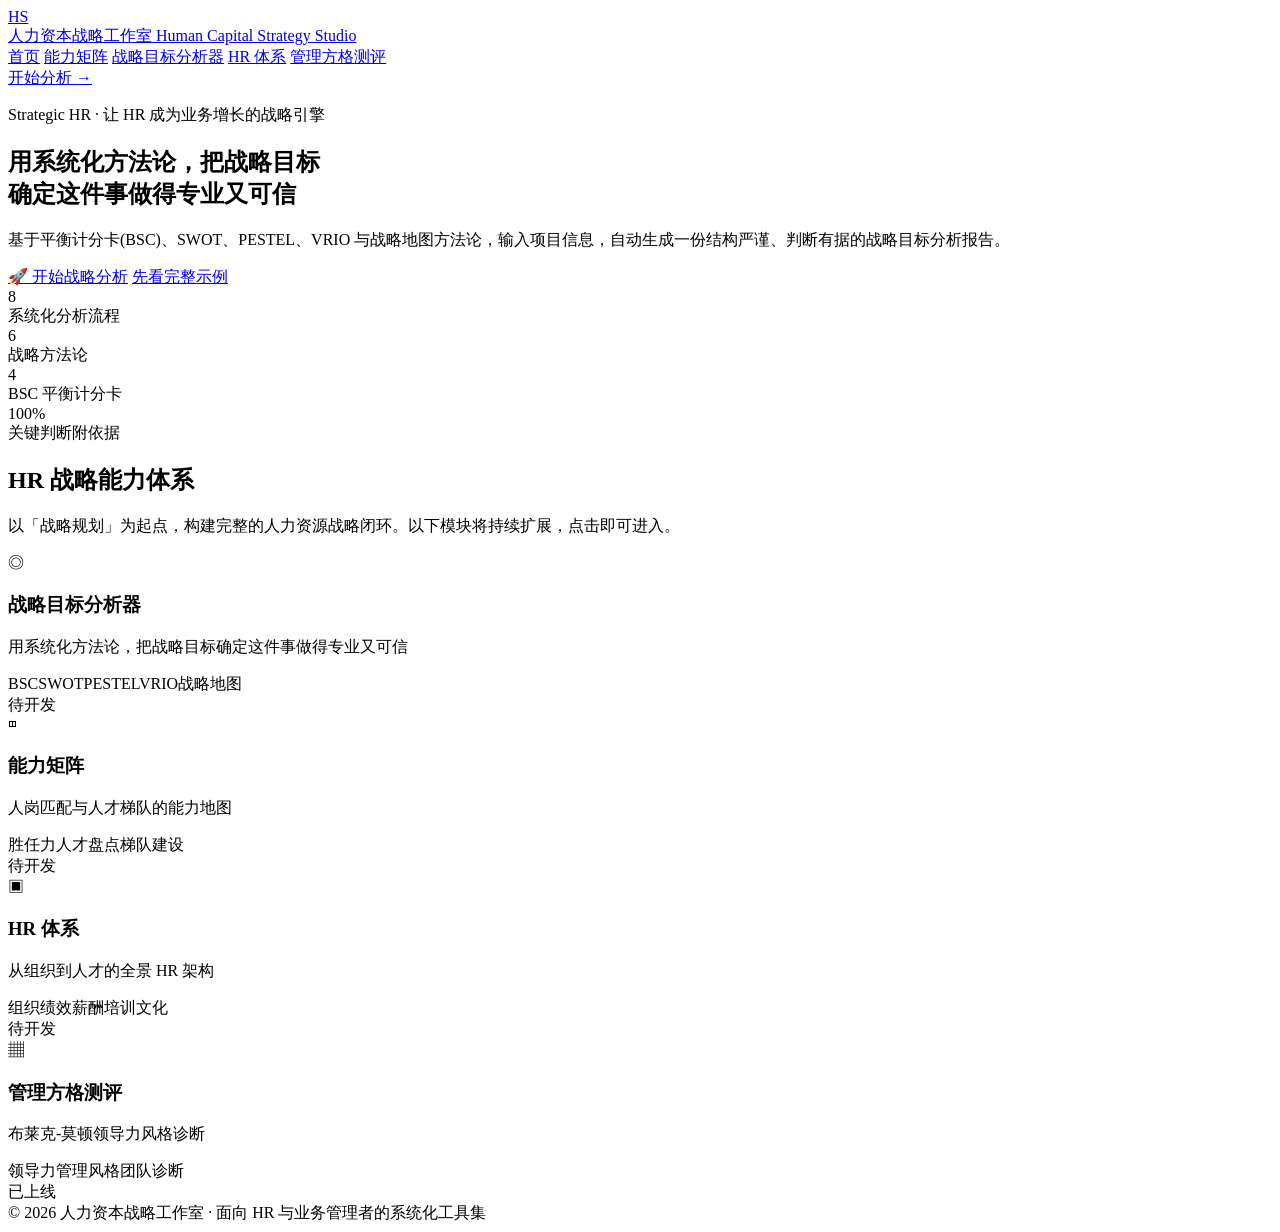
==== modules/hcss/index.html @ 2ea1212d "deploy: modules/hcss/index.html" ====
<!DOCTYPE html>
<html lang="zh-CN">
<head>
  <meta charset="UTF-8">
  <meta name="viewport" content="width=device-width, initial-scale=1.0">
  <title>人力资本战略工作室 | Human Capital Strategy Studio</title>
  <link rel="stylesheet" href="assets/css/style.css">
</head>
<body>

<header class="topbar">
  <div class="topbar-inner">
    <a href="index.html" class="logo">
      <div class="logo-mark">HS</div>
      <div class="logo-text">
        <span class="cn">人力资本战略工作室</span>
        <span class="en">Human Capital Strategy Studio</span>
      </div>
    </a>
    <nav class="nav">
      <a href="index.html" class="active">首页</a>
      <a href="modules/competency-matrix/index.html">能力矩阵</a>
      <a href="modules/strategic-objectives/index.html">战略目标分析器</a>
      <a href="modules/hr-system/index.html">HR 体系</a>
      <a href="modules/managerial-grid/index.html">管理方格测评</a>
    </nav>
    <a href="modules/strategic-objectives/index.html" class="btn btn-primary btn-sm">开始分析 →</a>
  </div>
</header>

<section class="hero">
  <div class="hero-inner">
    <p class="hero-kicker">Strategic HR · 让 HR 成为业务增长的战略引擎</p>
    <h1>用系统化方法论，把战略目标<br>确定这件事做得专业又可信</h1>
    <p>基于平衡计分卡(BSC)、SWOT、PESTEL、VRIO 与战略地图方法论，输入项目信息，自动生成一份结构严谨、判断有据的战略目标分析报告。</p>
    <div class="hero-actions">
      <a href="modules/strategic-objectives/index.html" class="btn btn-primary">🚀 开始战略分析</a>
      <a href="#capabilities" class="btn btn-outline">先看完整示例</a>
    </div>
    <div class="hero-stats">
      <div class="stat-item"><div class="num">8</div><div class="txt">系统化分析流程</div></div>
      <div class="stat-item"><div class="num">6</div><div class="txt">战略方法论</div></div>
      <div class="stat-item"><div class="num">4</div><div class="txt">BSC 平衡计分卡</div></div>
      <div class="stat-item"><div class="num">100%</div><div class="txt">关键判断附依据</div></div>
    </div>
  </div>
</section>

<section class="section" id="capabilities">
  <div class="section-inner">
    <h2 class="section-title">HR 战略能力体系</h2>
    <p class="section-sub">以「战略规划」为起点，构建完整的人力资源战略闭环。以下模块将持续扩展，点击即可进入。</p>
    <div class="cards" id="capabilityCards">
      <!-- 由脚本动态渲染，若本地打开无法 fetch 则使用下方硬编码兜底 -->
    </div>
  </div>
</section>

<footer class="footer">
  © 2026 人力资本战略工作室 · 面向 HR 与业务管理者的系统化工具集
</footer>

<script src="assets/js/app.js"></script>
<script>
  // 能力卡片数据（与 modules.json 保持一致；若 JSON 加载成功则优先使用 JSON）
  const fallbackModules = [
    {
      id: "strategic-objectives", label: "战略目标分析器",
      subtitle: "用系统化方法论，把战略目标确定这件事做得专业又可信",
      desc: "基于平衡计分卡(BSC)、SWOT、PESTEL、VRIO 与战略地图方法论，输入项目信息，自动生成一份结构严谨、判断有据的战略目标分析报告。",
      tags: ["BSC", "SWOT", "PESTEL", "VRIO", "战略地图"], status: "placeholder"
    },
    {
      id: "competency-matrix", label: "能力矩阵",
      subtitle: "人岗匹配与人才梯队的能力地图",
      desc: "构建岗位胜任力模型，评估团队能力差距，形成可视化的人才发展矩阵。",
      tags: ["胜任力", "人才盘点", "梯队建设"], status: "placeholder"
    },
    {
      id: "hr-system", label: "HR 体系",
      subtitle: "从组织到人才的全景 HR 架构",
      desc: "梳理招聘、绩效、薪酬、培训、文化等模块，形成系统化的人力资源管理体系视图。",
      tags: ["组织", "绩效", "薪酬", "培训", "文化"], status: "placeholder"
    },
    {
      id: "managerial-grid", label: "管理方格测评",
      subtitle: "布莱克-莫顿领导力风格诊断",
      desc: "通过 10 道管理情境题，测量生产导向(P)与人本导向(H)双维度，定位方格坐标并给出改善建议。",
      tags: ["领导力", "管理风格", "团队诊断"], status: "ready"
    }
  ];

  function renderCards(modules) {
    const box = document.getElementById('capabilityCards');
    box.innerHTML = modules.map(m => `
      <a href="modules/${m.id}/index.html" class="card" style="text-decoration:none;color:inherit">
        <div class="card-icon">${m.id === 'strategic-objectives' ? '◎' : m.id === 'competency-matrix' ? '◫' : m.id === 'hr-system' ? '▣' : '▦'}</div>
        <h3>${m.label}</h3>
        <p>${m.subtitle}</p>
        <div class="card-tags">
          ${m.tags.map(t => `<span class="tag ${m.status === 'ready' ? 'gold' : ''}">${t}</span>`).join('')}
        </div>
        <span class="card-status ${m.status === 'ready' ? 'status-ready' : 'status-placeholder'}">${m.status === 'ready' ? '已上线' : '待开发'}</span>
      </a>
    `).join('');
  }

  fetch('assets/data/modules.json')
    .then(r => r.json())
    .then(d => renderCards(d.modules))
    .catch(() => renderCards(fallbackModules));
</script>

</body>
</html>
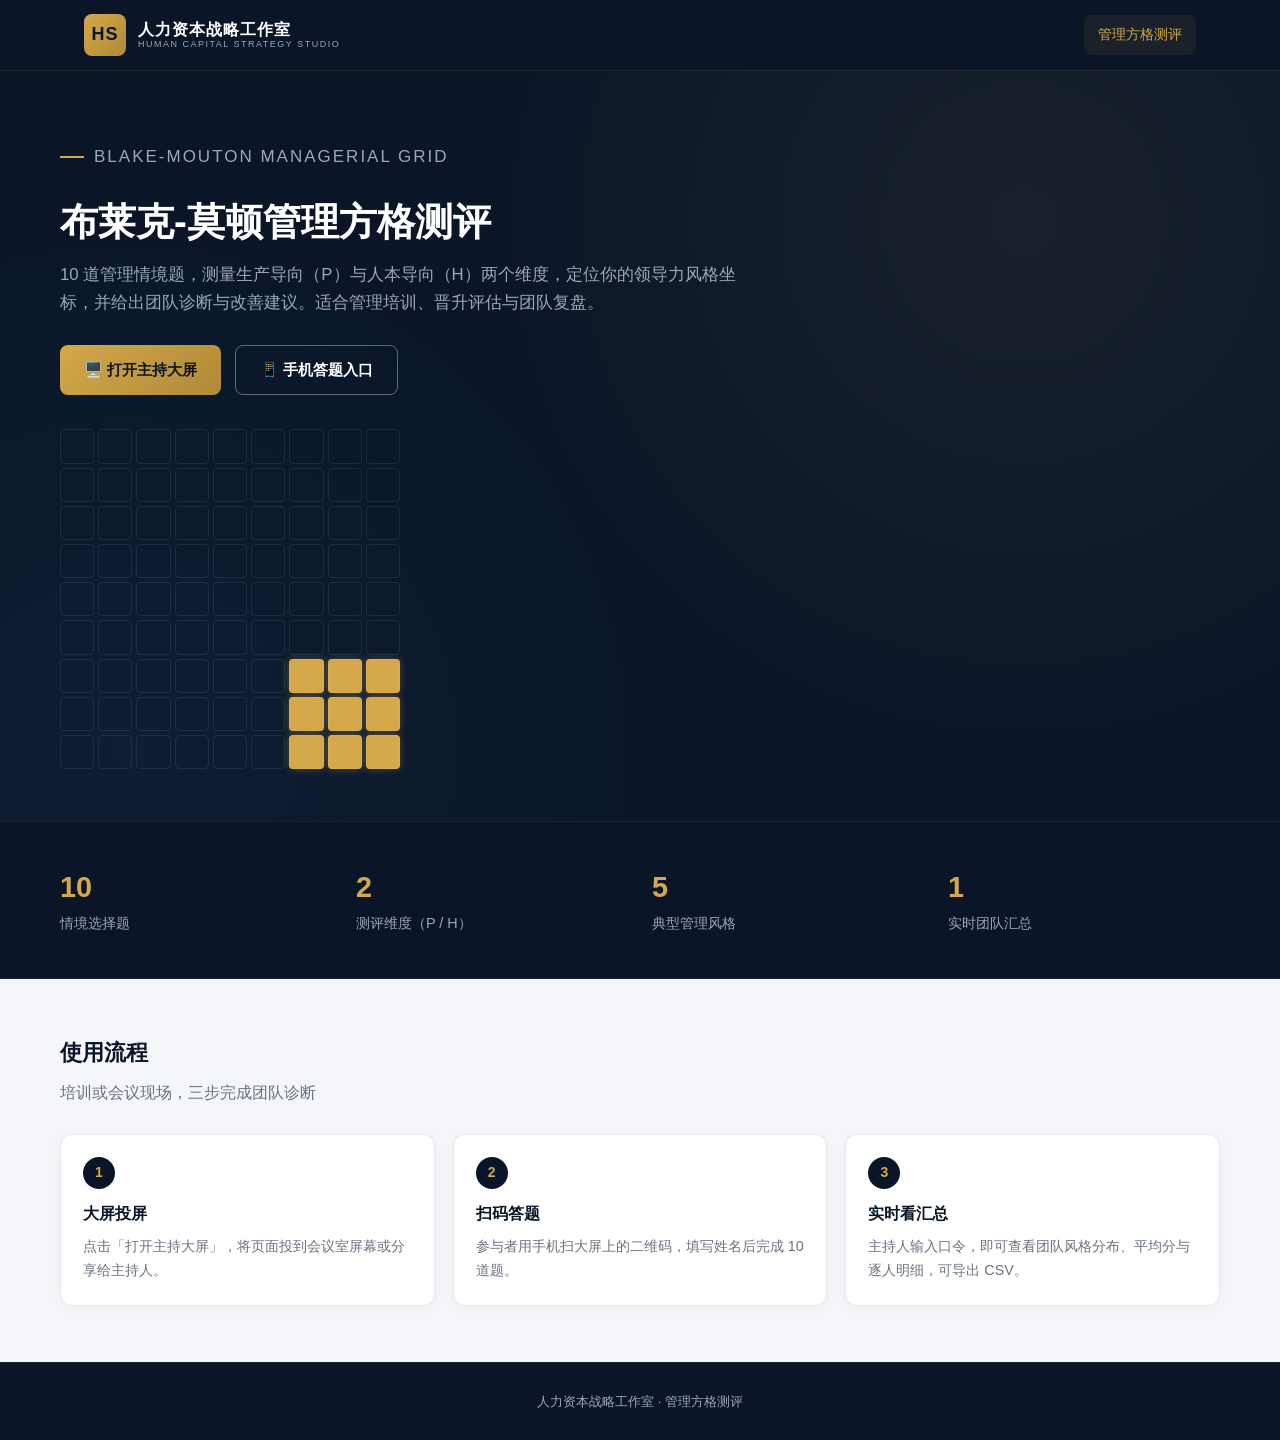
==== commit 1c31f3d5: "deploy: modules/hcss/index.html" ====
--- a/modules/hcss/index.html
+++ b/modules/hcss/index.html
@@ -3,10 +3,55 @@
 <head>
   <meta charset="UTF-8">
   <meta name="viewport" content="width=device-width, initial-scale=1.0">
-  <title>人力资本战略工作室 | Human Capital Strategy Studio</title>
+  <title>管理方格测评 | 人力资本战略工作室</title>
   <link rel="stylesheet" href="assets/css/style.css">
+  <style>
+    .hero { padding-bottom: 52px; }
+    .hero h1 { font-size: 2.4rem; line-height: 1.2; margin: 0 0 16px; font-weight: 800; }
+    .hero p.lead { font-size: 1.05rem; color: var(--sub); max-width: 680px; margin: 0 0 28px; }
+    .hero-actions { display: flex; flex-wrap: wrap; gap: 14px; margin-bottom: 34px; }
+    .hero-grid-preview {
+      display: grid; grid-template-columns: repeat(9, 1fr); gap: 4px;
+      max-width: 340px; margin-top: 16px;
+    }
+    .hero-grid-preview .cell {
+      aspect-ratio: 1; border-radius: 4px;
+      border: 1px solid rgba(255,255,255,.08);
+    }
+    .hero-grid-preview .cell.on { background: var(--hc-gold); box-shadow: 0 0 8px rgba(212,168,75,.35); }
+
+    .howto { background: var(--hc-offwhite); padding: 56px 24px; }
+    .howto-inner { max-width: var(--maxw); margin: 0 auto; }
+    .howto h2 { font-size: 1.4rem; margin: 0 0 8px; color: var(--hc-navy); }
+    .howto .sub { color: var(--hc-text-soft); margin: 0 0 28px; }
+    .steps { display: grid; grid-template-columns: repeat(auto-fit, minmax(220px, 1fr)); gap: 18px; }
+    .step {
+      background: #fff; border: 1px solid var(--hc-border); border-radius: var(--radius);
+      padding: 22px; box-shadow: 0 2px 12px rgba(0,0,0,.04);
+    }
+    .step .num {
+      width: 32px; height: 32px; border-radius: 50%;
+      background: var(--hc-navy); color: var(--hc-gold);
+      display: flex; align-items: center; justify-content: center;
+      font-weight: 800; font-size: 14px; margin-bottom: 12px;
+    }
+    .step h3 { font-size: 1rem; margin: 0 0 8px; color: var(--hc-navy); }
+    .step p { font-size: .9rem; color: var(--hc-text-soft); margin: 0; }
+
+    .feature-bar {
+      background: var(--hc-navy); color: var(--hc-white); padding: 42px 24px;
+      border-top: 1px solid rgba(255,255,255,.06); border-bottom: 1px solid rgba(255,255,255,.06);
+    }
+    .feature-bar-inner { max-width: var(--maxw); margin: 0 auto; display: flex; flex-wrap: wrap; gap: 24px; justify-content: space-between; }
+    .feature { flex: 1 1 220px; }
+    .feature .n { font-size: 1.8rem; font-weight: 800; color: var(--hc-gold); }
+    .feature .t { font-size: .9rem; color: var(--sub); }
+
+    .single-nav .nav a { display: none; }
+    .single-nav .nav a.active { display: inline-block; }
+  </style>
 </head>
-<body>
+<body class="single-nav">
 
 <header class="topbar">
   <div class="topbar-inner">
@@ -18,97 +63,74 @@
       </div>
     </a>
     <nav class="nav">
-      <a href="index.html" class="active">首页</a>
-      <a href="modules/competency-matrix/index.html">能力矩阵</a>
-      <a href="modules/strategic-objectives/index.html">战略目标分析器</a>
-      <a href="modules/hr-system/index.html">HR 体系</a>
-      <a href="modules/managerial-grid/index.html">管理方格测评</a>
+      <a href="modules/managerial-grid/index.html" class="active">管理方格测评</a>
     </nav>
-    <a href="modules/strategic-objectives/index.html" class="btn btn-primary btn-sm">开始分析 →</a>
   </div>
 </header>
 
 <section class="hero">
   <div class="hero-inner">
-    <p class="hero-kicker">Strategic HR · 让 HR 成为业务增长的战略引擎</p>
-    <h1>用系统化方法论，把战略目标<br>确定这件事做得专业又可信</h1>
-    <p>基于平衡计分卡(BSC)、SWOT、PESTEL、VRIO 与战略地图方法论，输入项目信息，自动生成一份结构严谨、判断有据的战略目标分析报告。</p>
+    <p class="hero-kicker"><span>Blake-Mouton Managerial Grid</span></p>
+    <h1>布莱克-莫顿管理方格测评</h1>
+    <p class="lead">10 道管理情境题，测量生产导向（P）与人本导向（H）两个维度，定位你的领导力风格坐标，并给出团队诊断与改善建议。适合管理培训、晋升评估与团队复盘。</p>
     <div class="hero-actions">
-      <a href="modules/strategic-objectives/index.html" class="btn btn-primary">🚀 开始战略分析</a>
-      <a href="#capabilities" class="btn btn-outline">先看完整示例</a>
+      <a href="modules/managerial-grid/index.html" class="btn btn-primary">🖥️ 打开主持大屏</a>
+      <a href="modules/managerial-grid/answer.html" class="btn btn-outline">📱 手机答题入口</a>
     </div>
-    <div class="hero-stats">
-      <div class="stat-item"><div class="num">8</div><div class="txt">系统化分析流程</div></div>
-      <div class="stat-item"><div class="num">6</div><div class="txt">战略方法论</div></div>
-      <div class="stat-item"><div class="num">4</div><div class="txt">BSC 平衡计分卡</div></div>
-      <div class="stat-item"><div class="num">100%</div><div class="txt">关键判断附依据</div></div>
-    </div>
+    <div class="hero-grid-preview" id="gridPreview" aria-hidden="true"></div>
   </div>
 </section>
 
-<section class="section" id="capabilities">
-  <div class="section-inner">
-    <h2 class="section-title">HR 战略能力体系</h2>
-    <p class="section-sub">以「战略规划」为起点，构建完整的人力资源战略闭环。以下模块将持续扩展，点击即可进入。</p>
-    <div class="cards" id="capabilityCards">
-      <!-- 由脚本动态渲染，若本地打开无法 fetch 则使用下方硬编码兜底 -->
+<section class="feature-bar">
+  <div class="feature-bar-inner">
+    <div class="feature"><div class="n">10</div><div class="t">情境选择题</div></div>
+    <div class="feature"><div class="n">2</div><div class="t">测评维度（P / H）</div></div>
+    <div class="feature"><div class="n">5</div><div class="t">典型管理风格</div></div>
+    <div class="feature"><div class="n">1</div><div class="t">实时团队汇总</div></div>
+  </div>
+</section>
+
+<section class="howto">
+  <div class="howto-inner">
+    <h2>使用流程</h2>
+    <p class="sub">培训或会议现场，三步完成团队诊断</p>
+    <div class="steps">
+      <div class="step">
+        <div class="num">1</div>
+        <h3>大屏投屏</h3>
+        <p>点击「打开主持大屏」，将页面投到会议室屏幕或分享给主持人。</p>
+      </div>
+      <div class="step">
+        <div class="num">2</div>
+        <h3>扫码答题</h3>
+        <p>参与者用手机扫大屏上的二维码，填写姓名后完成 10 道题。</p>
+      </div>
+      <div class="step">
+        <div class="num">3</div>
+        <h3>实时看汇总</h3>
+        <p>主持人输入口令，即可查看团队风格分布、平均分与逐人明细，可导出 CSV。</p>
+      </div>
     </div>
   </div>
 </section>
 
 <footer class="footer">
-  © 2026 人力资本战略工作室 · 面向 HR 与业务管理者的系统化工具集
+  人力资本战略工作室 · 管理方格测评
 </footer>
 
 <script src="assets/js/app.js"></script>
 <script>
-  // 能力卡片数据（与 modules.json 保持一致；若 JSON 加载成功则优先使用 JSON）
-  const fallbackModules = [
-    {
-      id: "strategic-objectives", label: "战略目标分析器",
-      subtitle: "用系统化方法论，把战略目标确定这件事做得专业又可信",
-      desc: "基于平衡计分卡(BSC)、SWOT、PESTEL、VRIO 与战略地图方法论，输入项目信息，自动生成一份结构严谨、判断有据的战略目标分析报告。",
-      tags: ["BSC", "SWOT", "PESTEL", "VRIO", "战略地图"], status: "placeholder"
-    },
-    {
-      id: "competency-matrix", label: "能力矩阵",
-      subtitle: "人岗匹配与人才梯队的能力地图",
-      desc: "构建岗位胜任力模型，评估团队能力差距，形成可视化的人才发展矩阵。",
-      tags: ["胜任力", "人才盘点", "梯队建设"], status: "placeholder"
-    },
-    {
-      id: "hr-system", label: "HR 体系",
-      subtitle: "从组织到人才的全景 HR 架构",
-      desc: "梳理招聘、绩效、薪酬、培训、文化等模块，形成系统化的人力资源管理体系视图。",
-      tags: ["组织", "绩效", "薪酬", "培训", "文化"], status: "placeholder"
-    },
-    {
-      id: "managerial-grid", label: "管理方格测评",
-      subtitle: "布莱克-莫顿领导力风格诊断",
-      desc: "通过 10 道管理情境题，测量生产导向(P)与人本导向(H)双维度，定位方格坐标并给出改善建议。",
-      tags: ["领导力", "管理风格", "团队诊断"], status: "ready"
+  // 装饰性 9×9 方格高亮（9,9 区域）
+  const box = document.getElementById('gridPreview');
+  if (box) {
+    for (let r = 1; r <= 9; r++) {
+      for (let c = 1; c <= 9; c++) {
+        const d = document.createElement('div');
+        d.className = 'cell' + ((r >= 7 && c >= 7) ? ' on' : '');
+        box.appendChild(d);
+      }
     }
-  ];
-
-  function renderCards(modules) {
-    const box = document.getElementById('capabilityCards');
-    box.innerHTML = modules.map(m => `
-      <a href="modules/${m.id}/index.html" class="card" style="text-decoration:none;color:inherit">
-        <div class="card-icon">${m.id === 'strategic-objectives' ? '◎' : m.id === 'competency-matrix' ? '◫' : m.id === 'hr-system' ? '▣' : '▦'}</div>
-        <h3>${m.label}</h3>
-        <p>${m.subtitle}</p>
-        <div class="card-tags">
-          ${m.tags.map(t => `<span class="tag ${m.status === 'ready' ? 'gold' : ''}">${t}</span>`).join('')}
-        </div>
-        <span class="card-status ${m.status === 'ready' ? 'status-ready' : 'status-placeholder'}">${m.status === 'ready' ? '已上线' : '待开发'}</span>
-      </a>
-    `).join('');
   }
-
-  fetch('assets/data/modules.json')
-    .then(r => r.json())
-    .then(d => renderCards(d.modules))
-    .catch(() => renderCards(fallbackModules));
 </script>
 
 </body>
--- a/modules/hcss/assets/css/style.css
+++ b/modules/hcss/assets/css/style.css
@@ -0,0 +1,315 @@
+/* 人力资本战略工作室 · 共享设计系统 */
+:root {
+  /* 品牌色 */
+  --hc-navy: #0a1628;
+  --hc-navy-light: #111f36;
+  --hc-navy-soft: #1a2a45;
+  --hc-gold: #d4a84b;
+  --hc-gold-light: #e4c47a;
+  --hc-gold-dark: #b08a36;
+  --hc-white: #ffffff;
+  --hc-offwhite: #f4f6f9;
+  --hc-text: #1f2937;
+  --hc-text-soft: #6b7280;
+  --hc-border: #e5e7eb;
+  --hc-card-bg: #ffffff;
+
+  /* 语义色 */
+  --bg: var(--hc-navy);
+  --panel: var(--hc-navy-light);
+  --panel2: var(--hc-navy-soft);
+  --txt: var(--hc-white);
+  --sub: #9aa7b4;
+  --accent: var(--hc-gold);
+  --accent-light: var(--hc-gold-light);
+  --success: #3fb950;
+  --danger: #f85149;
+  --info: #58a6ff;
+  --mid: #bc8cff;   /* 中档 紫，之前缺失 */
+  --poor: #6e7681;  /* 偏弱 灰，之前缺失 */
+
+  /* 字体 */
+  --font: -apple-system, "PingFang SC", "Microsoft YaHei", "Segoe UI", sans-serif;
+  --radius: 12px;
+  --radius-sm: 8px;
+  --shadow: 0 10px 40px rgba(0,0,0,.18);
+  --maxw: 1160px;
+}
+
+* { box-sizing: border-box; }
+html { scroll-behavior: smooth; }
+body {
+  margin: 0; padding: 0;
+  font-family: var(--font);
+  background: var(--hc-offwhite);
+  color: var(--hc-text);
+  line-height: 1.65;
+}
+
+/* 顶部导航 */
+.topbar {
+  position: sticky; top: 0; z-index: 100;
+  background: var(--hc-navy);
+  border-bottom: 1px solid rgba(212,168,75,.12);
+}
+.topbar-inner {
+  max-width: var(--maxw); margin: 0 auto;
+  display: flex; align-items: center; justify-content: space-between;
+  padding: 14px 24px;
+}
+.logo {
+  display: flex; align-items: center; gap: 12px;
+  text-decoration: none; color: var(--hc-white);
+}
+.logo-mark {
+  width: 42px; height: 42px; border-radius: 8px;
+  background: linear-gradient(135deg, var(--hc-gold) 0%, var(--hc-gold-dark) 100%);
+  display: flex; align-items: center; justify-content: center;
+  font-weight: 800; font-size: 18px; color: var(--hc-navy);
+  letter-spacing: 1px;
+}
+.logo-text { display: flex; flex-direction: column; }
+.logo-text .cn { font-size: 16px; font-weight: 700; letter-spacing: 1px; line-height: 1.2; }
+.logo-text .en { font-size: 9px; color: var(--sub); letter-spacing: 1.5px; text-transform: uppercase; line-height: 1.2; }
+
+.nav { display: flex; align-items: center; gap: 8px; }
+.nav a {
+  color: var(--hc-offwhite); text-decoration: none; font-size: 14px;
+  padding: 8px 14px; border-radius: var(--radius-sm); transition: .15s;
+  opacity: .85;
+}
+.nav a:hover, .nav a.active { opacity: 1; color: var(--hc-gold); background: rgba(212,168,75,.08); }
+
+.btn {
+  display: inline-flex; align-items: center; justify-content: center; gap: 6px;
+  border: none; border-radius: var(--radius-sm); padding: 12px 24px;
+  font-size: 15px; font-weight: 700; cursor: pointer; transition: .15s;
+  text-decoration: none;
+}
+.btn-primary {
+  background: linear-gradient(135deg, var(--hc-gold) 0%, var(--hc-gold-dark) 100%);
+  color: var(--hc-navy);
+}
+.btn-primary:hover { filter: brightness(1.08); transform: translateY(-1px); }
+.btn-outline {
+  background: transparent; color: var(--hc-white);
+  border: 1px solid rgba(255,255,255,.35);
+}
+.btn-outline:hover { border-color: var(--hc-gold); color: var(--hc-gold); }
+.btn-sm { padding: 8px 16px; font-size: 13px; }
+
+/* Hero（深蓝背景） */
+.hero {
+  background: var(--hc-navy);
+  color: var(--hc-white);
+  padding: 72px 24px 64px;
+  position: relative; overflow: hidden;
+}
+.hero::before {
+  content: ""; position: absolute; inset: 0;
+  background: radial-gradient(circle at 80% 20%, rgba(212,168,75,.08) 0%, transparent 45%),
+              radial-gradient(circle at 10% 90%, rgba(88,166,255,.05) 0%, transparent 40%);
+  pointer-events: none;
+}
+.hero-inner { max-width: var(--maxw); margin: 0 auto; position: relative; }
+.hero-kicker {
+  display: flex; align-items: center; gap: 10px;
+  font-size: 12px; letter-spacing: 2px; text-transform: uppercase;
+  color: var(--hc-gold); margin: 0 0 18px;
+}
+.hero-kicker::before {
+  content: ""; width: 24px; height: 2px; background: var(--hc-gold);
+}
+.hero h1 {
+  font-size: clamp(32px, 5vw, 52px); line-height: 1.18; margin: 0 0 18px;
+  max-width: 760px; font-weight: 800;
+}
+.hero p {
+  font-size: 17px; color: var(--sub); margin: 0 0 28px; max-width: 640px;
+}
+.hero-actions { display: flex; gap: 14px; flex-wrap: wrap; margin-bottom: 48px; }
+
+.hero-stats {
+  display: flex; gap: 56px; flex-wrap: wrap;
+  border-top: 1px solid rgba(255,255,255,.08); padding-top: 28px;
+}
+.stat-item .num {
+  font-size: 36px; font-weight: 800; color: var(--hc-gold); line-height: 1;
+}
+.stat-item .txt { font-size: 13px; color: var(--sub); margin-top: 6px; }
+
+/* 内容区（白底） */
+.section {
+  background: var(--hc-offwhite);
+  padding: 64px 24px;
+}
+.section-inner { max-width: var(--maxw); margin: 0 auto; }
+.section-title { font-size: 26px; font-weight: 800; margin: 0 0 8px; color: var(--hc-text); }
+.section-sub { color: var(--hc-text-soft); margin: 0 0 32px; font-size: 15px; }
+
+/* 卡片网格 */
+.cards { display: grid; grid-template-columns: repeat(auto-fill, minmax(280px, 1fr)); gap: 20px; }
+.card {
+  background: var(--hc-card-bg); border: 1px solid var(--hc-border); border-radius: var(--radius);
+  padding: 24px; box-shadow: var(--shadow); transition: .15s;
+}
+.card:hover { transform: translateY(-3px); }
+.card-icon {
+  width: 44px; height: 44px; border-radius: 10px;
+  background: rgba(212,168,75,.12); color: var(--hc-gold-dark);
+  display: flex; align-items: center; justify-content: center;
+  font-size: 20px; margin-bottom: 14px;
+}
+.card h3 { font-size: 18px; margin: 0 0 8px; }
+.card p { font-size: 14px; color: var(--hc-text-soft); margin: 0 0 14px; }
+.card-tags { display: flex; gap: 6px; flex-wrap: wrap; }
+.tag {
+  font-size: 11px; color: var(--hc-text-soft);
+  background: var(--hc-offwhite); border: 1px solid var(--hc-border);
+  border-radius: 20px; padding: 3px 10px;
+}
+.tag.gold { background: rgba(212,168,75,.12); color: var(--hc-gold-dark); border-color: rgba(212,168,75,.3); }
+.card-status {
+  display: inline-block; font-size: 11px; font-weight: 700;
+  border-radius: 20px; padding: 3px 10px; margin-top: 12px;
+}
+.status-ready { background: rgba(63,185,80,.12); color: #2f7a3a; }
+.status-placeholder { background: rgba(107,114,128,.12); color: var(--hc-text-soft); }
+
+/* 模块页通用 */
+.module-hero {
+  background: var(--hc-navy); color: var(--hc-white); padding: 48px 24px 40px;
+}
+.module-hero-inner { max-width: var(--maxw); margin: 0 auto; }
+.module-hero h1 { font-size: 32px; margin: 0 0 10px; }
+.module-hero p { color: var(--sub); margin: 0; max-width: 720px; }
+.module-body { max-width: var(--maxw); margin: 0 auto; padding: 32px 24px 80px; }
+
+/* Tab 组件 */
+.tabs { display: flex; gap: 8px; border-bottom: 1px solid var(--hc-border); margin-bottom: 24px; flex-wrap: wrap; }
+.tab {
+  background: transparent; border: none; border-bottom: 2px solid transparent;
+  padding: 12px 18px; cursor: pointer; font-size: 15px; color: var(--hc-text-soft);
+  margin-bottom: -1px; font-weight: 600;
+}
+.tab:hover { color: var(--hc-text); }
+.tab.active { color: var(--hc-gold-dark); border-bottom-color: var(--hc-gold); }
+.tab-panel { display: none; }
+.tab-panel.active { display: block; }
+
+/* 工具卡片（深色，复用旧工具风格） */
+.tool-card {
+  background: var(--hc-navy-light); border: 1px solid rgba(255,255,255,.08);
+  border-radius: var(--radius); padding: 24px; color: var(--hc-white); margin-bottom: 20px;
+}
+.tool-card h3 { margin: 0 0 12px; color: var(--hc-gold); }
+.tool-card p { color: var(--sub); font-size: 14px; margin: 0 0 16px; }
+
+/* 表单 / 输入 */
+input[type="file"] { display: none; }
+.dropzone {
+  border: 2px dashed rgba(255,255,255,.18); border-radius: var(--radius);
+  padding: 32px 20px; text-align: center; color: var(--sub); cursor: pointer;
+  background: rgba(255,255,255,.03); transition: .15s;
+}
+.dropzone:hover { border-color: var(--hc-gold); color: var(--hc-white); }
+.dropzone b { color: var(--hc-gold); }
+
+/* 表格 */
+.table-wrap { max-height: 520px; overflow: auto; border: 1px solid rgba(255,255,255,.12); border-radius: var(--radius); margin-top: 16px; background: #0d1117; }
+table { width: 100%; border-collapse: collapse; font-size: 13px; color: #f3f4f6; }
+th, td { border: 1px solid rgba(255,255,255,.12); padding: 11px 13px; text-align: left; vertical-align: top; }
+th { background: rgba(212,168,75,.12); color: var(--hc-gold-light); font-weight: 700; position: sticky; top: 0; }
+tr:nth-child(even) td { background: rgba(255,255,255,.04); }
+tr:hover td { background: rgba(255,255,255,.08); }
+
+/* 提示文字 */
+.tip { font-size: 13px; color: var(--sub); line-height: 1.6; }
+
+/* 一键导入区域 */
+.import-box {
+  background: linear-gradient(135deg, rgba(212,168,75,.10) 0%, rgba(88,166,255,.06) 100%);
+  border: 1px dashed rgba(212,168,75,.35);
+  border-radius: var(--radius);
+  padding: 20px;
+}
+.import-box h4 { margin: 0 0 12px; color: var(--hc-gold); font-size: 16px; }
+.import-row { display: flex; gap: 10px; flex-wrap: wrap; align-items: center; }
+.import-row input[type="password"], .import-row input[type="text"] {
+  flex: 1; min-width: 240px;
+  background: var(--panel2); border: 1px solid rgba(255,255,255,.15);
+  border-radius: var(--radius-sm); padding: 10px 12px; color: var(--hc-white); font-size: 14px;
+}
+.import-row input::placeholder { color: var(--sub); }
+.import-result { margin-top: 12px; padding: 12px; border-radius: var(--radius-sm); background: rgba(63,185,80,.10); border: 1px solid rgba(63,185,80,.25); color: #e6f4ea; font-size: 14px; }
+.import-result.error { background: rgba(248,81,73,.10); border-color: rgba(248,81,73,.25); color: #ffd0cf; }
+.import-result a { color: var(--hc-gold-light); text-decoration: underline; }
+
+/* 文件卡片入口（仿问卷星/浏览器下载卡片） */
+.file-card {
+  display: flex; align-items: center; gap: 14px;
+  background: var(--panel); border: 1px solid rgba(255,255,255,.10);
+  border-radius: var(--radius); padding: 14px 18px;
+  transition: .15s; cursor: pointer; text-decoration: none;
+}
+.file-card:hover { background: var(--panel2); border-color: rgba(212,168,75,.35); transform: translateY(-1px); }
+.file-card .icon {
+  width: 40px; height: 40px; border-radius: 8px;
+  background: rgba(88,166,255,.15); color: var(--info);
+  display: flex; align-items: center; justify-content: center; font-size: 18px; flex: 0 0 auto;
+}
+.file-card .meta { flex: 1; min-width: 0; }
+.file-card .meta .name { color: var(--hc-white); font-weight: 700; font-size: 15px; white-space: nowrap; overflow: hidden; text-overflow: ellipsis; }
+.file-card .meta .desc { color: var(--sub); font-size: 12px; margin-top: 2px; }
+.file-card .actions { display: flex; gap: 10px; margin: 0; }
+.file-card .actions .ic { color: var(--sub); font-size: 16px; transition: .15s; }
+.file-card:hover .actions .ic { color: var(--hc-gold); }
+
+/* 按钮组 */
+.actions { display: flex; gap: 10px; flex-wrap: wrap; margin-top: 16px; }
+
+/* Footer */
+.footer {
+  background: var(--hc-navy); color: var(--sub); text-align: center;
+  padding: 28px 24px; font-size: 13px; border-top: 1px solid rgba(255,255,255,.06);
+}
+
+/* 旧工具兼容样式（深色 quiz） */
+.quiz-card {
+  background: var(--panel); border: 1px solid rgba(255,255,255,.08); border-radius: var(--radius);
+  padding: 22px; margin: 16px 0; color: var(--hc-white);
+}
+.qnum { display:inline-block; background: var(--accent); color: var(--hc-navy); font-weight: 800; border-radius: 6px; padding: 2px 9px; font-size: 13px; margin-right: 8px; }
+.qtitle { font-size: 16px; font-weight: 600; margin: 0 0 14px; color: var(--hc-white); }
+.opt { display: block; border: 1px solid rgba(255,255,255,.1); border-radius: 9px; padding: 11px 13px; margin: 9px 0; cursor: pointer; transition: .15s; background: var(--panel2); color: var(--hc-white); }
+.opt:hover { border-color: var(--accent); }
+.opt input { margin-right: 10px; accent-color: var(--accent); }
+.opt.sel { border-color: var(--accent); box-shadow: 0 0 0 1px var(--accent) inset; background: rgba(212,168,75,.08); }
+
+.result-section { display: none; }
+.score-row { display: flex; gap: 16px; flex-wrap: wrap; margin: 18px 0; }
+.score-box { flex: 1; min-width: 200px; background: var(--panel2); color: var(--hc-white); border: 1px solid rgba(255,255,255,.08); border-radius: 10px; padding: 16px; }
+.score-box .lab { font-size: 13px; color: var(--sub); }
+.score-box .val { font-size: 30px; font-weight: 800; margin: 4px 0; color: var(--hc-white); }
+.progress { height: 8px; background: #0d1117; border-radius: 5px; overflow: hidden; margin-top: 8px; }
+.progress > i { display: block; height: 100%; border-radius: 5px; }
+.badge { display: inline-block; font-size: 12px; font-weight: 700; border-radius: 6px; padding: 3px 10px; margin-left: 6px; }
+.b-high { background: rgba(63,185,80,.18); color: var(--success); border: 1px solid var(--success); }
+.b-med { background: rgba(188,140,255,.18); color: var(--mid); border: 1px solid var(--mid); }
+.b-low { background: rgba(248,81,73,.18); color: var(--danger); border: 1px solid var(--danger); }
+.t-high { color: var(--success); font-weight: 700; }
+.t-med { color: var(--mid); font-weight: 700; }
+.t-low { color: var(--danger); font-weight: 700; }
+.advice-box {
+  background: var(--panel2); color: var(--hc-white); border: 1px solid rgba(255,255,255,.08); border-left: 4px solid var(--accent);
+  border-radius: 8px; padding: 16px; margin-top: 18px;
+}
+.advice-box h4 { margin: 0 0 10px; color: var(--accent); }
+.advice-box ol { margin: 0; padding-left: 20px; color: var(--hc-white); }
+
+@media (max-width: 720px) {
+  .topbar-inner { flex-direction: column; gap: 12px; align-items: flex-start; }
+  .nav { flex-wrap: wrap; }
+  .hero { padding: 48px 20px 40px; }
+  .hero-stats { gap: 28px; }
+}
